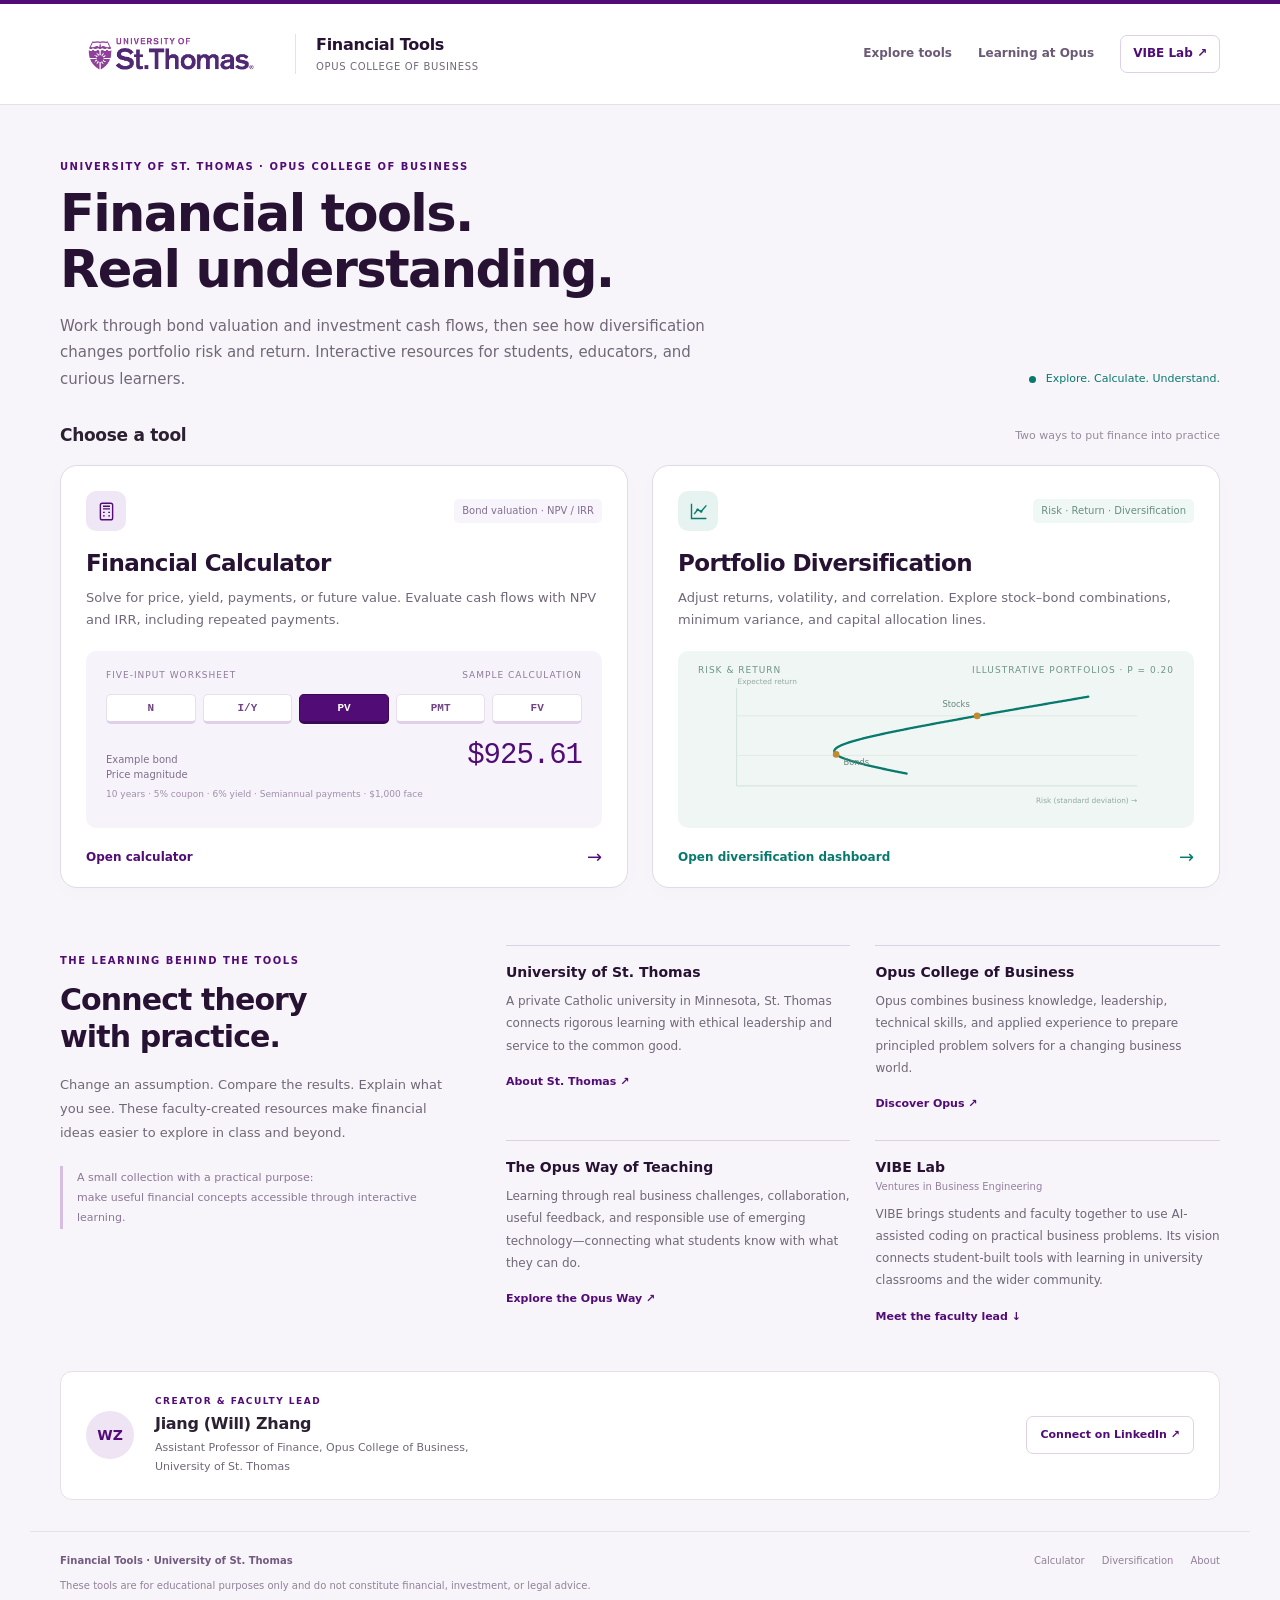
==== index.html @ 4e9f6ce5 "Add files via upload" ====
<!doctype html>
<html lang="en">
<head>
  <meta charset="utf-8">
  <meta name="viewport" content="width=device-width,initial-scale=1">
  <meta name="description" content="Interactive financial learning tools by Jiang (Will) Zhang at the University of St. Thomas, Opus College of Business: a financial calculator and a portfolio diversification dashboard.">
  <title>Financial Tools | University of St. Thomas · Opus</title>
  <link rel="icon" href="data:,">
  <link rel="stylesheet" href="./assets/site.css">
</head>
<body class="ft-home">
  <a class="ft-skip" href="#main">Skip to content</a>
  <header class="ft-header">
    <div class="ft-wrap ft-header-inner">
      <a class="ft-logo-group" href="./index.html" aria-label="Financial Tools home"><img class="ft-logo" src="./assets/ust-logo.png" width="739" height="301" alt="University of St. Thomas"><span class="ft-wordmark"><strong>Financial Tools</strong><span>Opus College of Business</span></span></a>
      <nav class="ft-home-nav" aria-label="Main navigation"><a href="#tools">Explore tools</a><a href="#about">Learning at Opus</a><a class="ft-nav-accent" href="#vibe">VIBE Lab ↗</a></nav>
    </div>
  </header>
  <main class="ft-wrap" id="main">
    <section class="ft-hero" aria-labelledby="page-title">
      <div><span class="ft-eyebrow">University of St. Thomas · Opus College of Business</span><h1 id="page-title">Financial tools.<br>Real understanding.</h1><p>Work through bond valuation and investment cash flows, then see how diversification changes portfolio risk and return. Interactive resources for students, educators, and curious learners.</p></div>
      <div class="ft-hero-note"><i aria-hidden="true"></i>Explore. Calculate. Understand.</div>
    </section>
    <section id="tools" aria-labelledby="tools-title">
      <div class="ft-section-heading"><h2 id="tools-title">Choose a tool</h2><span>Two ways to put finance into practice</span></div>
      <div class="ft-tool-grid">
        <a class="ft-tool-card" href="./calculator/index.html" aria-label="Open Financial Calculator">
          <div class="ft-tool-top"><span class="ft-icon" aria-hidden="true"><svg viewBox="0 0 24 24" fill="none" stroke="currentColor" stroke-width="1.6"><rect x="5" y="2.5" width="14" height="19" rx="2.2"/><path d="M8 6h8M8 9h8M8 13h2m4 0h2M8 17h2m4 0h2"/></svg></span><span class="ft-tool-tag">Bond valuation · NPV / IRR</span></div>
          <h3>Financial Calculator</h3><p class="ft-tool-description">Solve for price, yield, payments, or future value. Evaluate cash flows with NPV and IRR, including repeated payments.</p>
          <div class="ft-preview" aria-hidden="true"><div class="ft-preview-label"><span>Five-input worksheet</span><span>Sample calculation</span></div><div class="ft-mini-keys"><span>N</span><span>I/Y</span><span class="ft-key-active">PV</span><span>PMT</span><span>FV</span></div><div class="ft-preview-answer"><span>Example bond<br>Price magnitude</span><strong>$925.61</strong></div><div class="ft-preview-foot">10 years · 5% coupon · 6% yield · Semiannual payments · $1,000 face</div></div>
          <div class="ft-tool-open"><span>Open calculator</span><span class="ft-open-arrow" aria-hidden="true">→</span></div>
        </a>
        <a class="ft-tool-card ft-div-card" href="./diversification/index.html" aria-label="Open Portfolio Diversification Dashboard">
          <div class="ft-tool-top"><span class="ft-icon" aria-hidden="true"><svg viewBox="0 0 24 24" fill="none" stroke="currentColor" stroke-width="1.6"><path d="M4 3v17h17M7 15l4-5 4 2 6-7"/><circle cx="11" cy="10" r="1.5" fill="currentColor" stroke="none"/><circle cx="15" cy="12" r="1.5" fill="currentColor" stroke="none"/></svg></span><span class="ft-tool-tag">Risk · Return · Diversification</span></div>
          <h3>Portfolio Diversification</h3><p class="ft-tool-description">Adjust returns, volatility, and correlation. Explore stock–bond combinations, minimum variance, and capital allocation lines.</p>
          <div class="ft-preview" aria-hidden="true"><div class="ft-preview-label"><span>Risk &amp; return</span><span>Illustrative portfolios · ρ = 0.20</span></div><svg class="ft-curve" viewBox="0 0 480 143" aria-hidden="true"><path d="M24 12V118H458" stroke="#d0e0d9" stroke-width="1" fill="none"/><path d="M24 42H458M24 85H458" stroke="#dfeae5" stroke-width="1" fill="none"/><path d="M208.18,104.67 L206.08,104.25 L203.99,103.83 L201.91,103.42 L199.84,103.00 L197.79,102.58 L195.75,102.17 L193.72,101.75 L191.71,101.33 L189.72,100.92 L187.74,100.50 L185.77,100.08 L183.83,99.67 L181.90,99.25 L179.99,98.83 L178.10,98.42 L176.23,98.00 L174.37,97.58 L172.55,97.17 L170.74,96.75 L168.95,96.33 L167.20,95.92 L165.46,95.50 L163.75,95.08 L162.07,94.67 L160.42,94.25 L158.79,93.83 L157.20,93.42 L155.63,93.00 L154.10,92.58 L152.61,92.17 L151.14,91.75 L149.72,91.33 L148.33,90.92 L146.98,90.50 L145.67,90.08 L144.40,89.67 L143.18,89.25 L142.00,88.83 L140.87,88.42 L139.78,88.00 L138.74,87.58 L137.75,87.17 L136.82,86.75 L135.93,86.33 L135.11,85.92 L134.33,85.50 L133.62,85.08 L132.96,84.67 L132.36,84.25 L131.82,83.83 L131.34,83.42 L130.92,83.00 L130.57,82.58 L130.28,82.17 L130.05,81.75 L129.89,81.33 L129.79,80.92 L129.76,80.50 L129.79,80.08 L129.89,79.67 L130.05,79.25 L130.28,78.83 L130.57,78.42 L130.92,78.00 L131.34,77.58 L131.82,77.17 L132.36,76.75 L132.96,76.33 L133.62,75.92 L134.33,75.50 L135.11,75.08 L135.93,74.67 L136.82,74.25 L137.75,73.83 L138.74,73.42 L139.78,73.00 L140.87,72.58 L142.00,72.17 L143.18,71.75 L144.40,71.33 L145.67,70.92 L146.98,70.50 L148.33,70.08 L149.72,69.67 L151.14,69.25 L152.61,68.83 L154.10,68.42 L155.63,68.00 L157.20,67.58 L158.79,67.17 L160.42,66.75 L162.07,66.33 L163.75,65.92 L165.46,65.50 L167.20,65.08 L168.95,64.67 L170.74,64.25 L172.55,63.83 L174.37,63.42 L176.23,63.00 L178.10,62.58 L179.99,62.17 L181.90,61.75 L183.83,61.33 L185.77,60.92 L187.74,60.50 L189.72,60.08 L191.71,59.67 L193.72,59.25 L195.75,58.83 L197.79,58.42 L199.84,58.00 L201.91,57.58 L203.99,57.17 L206.08,56.75 L208.18,56.33 L210.30,55.92 L212.42,55.50 L214.56,55.08 L216.71,54.67 L218.86,54.25 L221.03,53.83 L223.20,53.42 L225.39,53.00 L227.58,52.58 L229.78,52.17 L231.99,51.75 L234.21,51.33 L236.43,50.92 L238.67,50.50 L240.90,50.08 L243.15,49.67 L245.40,49.25 L247.66,48.83 L249.93,48.42 L252.20,48.00 L254.48,47.58 L256.76,47.17 L259.05,46.75 L261.34,46.33 L263.64,45.92 L265.95,45.50 L268.26,45.08 L270.57,44.67 L272.89,44.25 L275.21,43.83 L277.54,43.42 L279.87,43.00 L282.21,42.58 L284.55,42.17 L286.89,41.75 L289.24,41.33 L291.59,40.92 L293.94,40.50 L296.30,40.08 L298.66,39.67 L301.03,39.25 L303.40,38.83 L305.77,38.42 L308.14,38.00 L310.52,37.58 L312.90,37.17 L315.28,36.75 L317.67,36.33 L320.06,35.92 L322.45,35.50 L324.84,35.08 L327.24,34.67 L329.64,34.25 L332.04,33.83 L334.45,33.42 L336.85,33.00 L339.26,32.58 L341.67,32.17 L344.08,31.75 L346.50,31.33 L348.91,30.92 L351.33,30.50 L353.75,30.08 L356.18,29.67 L358.60,29.25 L361.03,28.83 L363.45,28.42 L365.88,28.00 L368.32,27.58 L370.75,27.17 L373.18,26.75 L375.62,26.33 L378.06,25.92 L380.50,25.50 L382.94,25.08 L385.38,24.67 L387.82,24.25 L390.27,23.83 L392.72,23.42 L395.16,23.00 L397.61,22.58 L400.06,22.17 L402.52,21.75 L404.97,21.33" fill="none" stroke="#08796d" stroke-width="2.5" stroke-linecap="round"/><circle cx="131.82" cy="83.83" r="3.6" fill="#c18b32"/><circle cx="284.55" cy="42.17" r="3.6" fill="#c18b32"/><text x="139.82" y="95.83" font-size="9" fill="#658779">Bonds</text><text x="276.55" y="32.17" text-anchor="end" font-size="9" fill="#658779">Stocks</text><text x="25" y="8" font-size="8" fill="#92aa9f">Expected return</text><text x="458" y="136" text-anchor="end" font-size="8" fill="#92aa9f">Risk (standard deviation) →</text></svg></div>
          <div class="ft-tool-open"><span>Open diversification dashboard</span><span class="ft-open-arrow" aria-hidden="true">→</span></div>
        </a>
      </div>
    </section>
    <section class="ft-learning" id="about" aria-labelledby="learning-title">
      <div class="ft-learning-intro"><span class="ft-eyebrow">The learning behind the tools</span><h2 id="learning-title">Connect theory<br>with practice.</h2><p>Change an assumption. Compare the results. Explain what you see. These faculty-created resources make financial ideas easier to explore in class and beyond.</p><div class="ft-learning-note">A small collection with a practical purpose:<br>make useful financial concepts accessible through interactive learning.</div></div>
      <div class="ft-about-grid">
        <article class="ft-about-item"><h3>University of St. Thomas</h3><p>A private Catholic university in Minnesota, St. Thomas connects rigorous learning with ethical leadership and service to the common good.</p><a class="ft-more" href="https://www.stthomas.edu/about/index.html" target="_blank" rel="noopener noreferrer">About St. Thomas ↗</a></article>
        <article class="ft-about-item"><h3>Opus College of Business</h3><p>Opus combines business knowledge, leadership, technical skills, and applied experience to prepare principled problem solvers for a changing business world.</p><a class="ft-more" href="https://business.stthomas.edu/about/" target="_blank" rel="noopener noreferrer">Discover Opus ↗</a></article>
        <article class="ft-about-item"><h3>The Opus Way of Teaching</h3><p>Learning through real business challenges, collaboration, useful feedback, and responsible use of emerging technology—connecting what students know with what they can do.</p><a class="ft-more" href="https://business.stthomas.edu/about/the-opus-way/" target="_blank" rel="noopener noreferrer">Explore the Opus Way ↗</a></article>
        <article class="ft-about-item" id="vibe"><h3>VIBE Lab<span class="ft-vibe-name">Ventures in Business Engineering</span></h3><p>VIBE brings students and faculty together to use AI-assisted coding on practical business problems. Its vision connects student-built tools with learning in university classrooms and the wider community.</p><a class="ft-more" href="#creator">Meet the faculty lead ↓</a></article>
      </div>
    </section>
    <section class="ft-faculty" id="creator" aria-labelledby="creator-title"><div class="ft-faculty-monogram" aria-hidden="true">WZ</div><div><div class="ft-eyebrow">Creator &amp; faculty lead</div><h2 id="creator-title">Jiang (Will) Zhang</h2><p>Assistant Professor of Finance, Opus College of Business,<br>University of St. Thomas</p></div><a class="ft-linkedin" href="https://www.linkedin.com/in/jiang-will-zhang/" target="_blank" rel="noopener noreferrer" aria-label="Jiang (Will) Zhang on LinkedIn">Connect on LinkedIn ↗</a></section>
  </main>
  <footer class="ft-wrap ft-footer"><div class="ft-footer-row"><strong>Financial Tools · University of St. Thomas</strong><nav class="ft-footer-links" aria-label="Footer navigation"><a href="./calculator/index.html">Calculator</a><a href="./diversification/index.html">Diversification</a><a href="#about">About</a></nav></div><p>These tools are for educational purposes only and do not constitute financial, investment, or legal advice.</p></footer>
</body>
</html>
---- assets/site.css ----
/* Shared website styles; ft- prefix keeps the existing tools independent. */
:root{--ft-purple:#510c76;--ft-dark:#281234;--ft-ink:#2c2033;--ft-muted:#716779;--ft-line:#e7e0eb;--ft-bg:#f7f5f9;--ft-teal:#08796d}
.ft-home{margin:0;background:var(--ft-bg);color:var(--ft-ink);font:15px/1.6 system-ui,-apple-system,BlinkMacSystemFont,"Segoe UI",sans-serif}
.ft-home *{box-sizing:border-box}.ft-home [hidden]{display:none!important}.ft-home a{color:inherit;text-decoration:none}.ft-home button,.ft-home a{-webkit-tap-highlight-color:transparent}.ft-home a:focus-visible,.ft-tool-nav a:focus-visible{outline:3px solid #bb86d4;outline-offset:5px;border-radius:4px}.ft-home h1,.ft-home h2,.ft-home h3,.ft-home p{margin-top:0}.ft-home img,.ft-home svg{display:block}.ft-home .ft-wrap{max-width:1220px;padding-left:30px;padding-right:30px;margin-left:auto;margin-right:auto}.ft-eyebrow{color:var(--ft-purple);font-size:10px;font-weight:750;letter-spacing:1.5px;line-height:1.6;text-transform:uppercase}.ft-mono{font-family:ui-monospace,SFMono-Regular,Consolas,monospace;font-variant-numeric:tabular-nums}.ft-skip{position:absolute;top:-60px;left:20px;padding:10px 15px;background:white;color:var(--ft-purple);z-index:10}.ft-skip:focus{top:12px}
.ft-header{background:white;border-top:4px solid var(--ft-purple);border-bottom:1px solid var(--ft-line)}.ft-header-inner{display:flex;justify-content:space-between;align-items:center;gap:25px;min-height:100px}.ft-logo-group{display:flex;align-items:center;gap:17px}.ft-logo{width:218px;height:auto}.ft-wordmark{border-left:1px solid var(--ft-line);padding-left:20px;line-height:1.4}.ft-wordmark strong{display:block;font-size:16px;letter-spacing:-.3px;color:var(--ft-dark)}.ft-wordmark span{display:block;font-size:10px;letter-spacing:.65px;color:var(--ft-muted);text-transform:uppercase;margin-top:4px}.ft-home-nav{display:flex;align-items:center;gap:26px;white-space:nowrap;font-size:12px;font-weight:650;color:#6a5a75}.ft-home-nav a:hover{color:var(--ft-purple)}.ft-home-nav .ft-nav-accent{padding:8px 12px;border:1px solid #ddd0e7;border-radius:7px;color:var(--ft-purple)}
.ft-hero{padding-top:48px;padding-bottom:30px;display:flex;justify-content:space-between;align-items:flex-end;gap:30px}.ft-hero h1{font-size:clamp(35px,4.3vw,51px);letter-spacing:-1.6px;line-height:1.1;color:var(--ft-dark);margin:9px 0 15px;font-weight:750}.ft-hero p{max-width:670px;color:var(--ft-muted);font-size:15px;line-height:1.75;margin:0}.ft-hero-note{display:flex;gap:10px;align-items:center;color:var(--ft-teal);font-size:11px;white-space:nowrap;margin-bottom:4px}.ft-hero-note i{display:block;width:7px;height:7px;border-radius:100%;background:var(--ft-teal)}.ft-section-heading{display:flex;align-items:center;justify-content:space-between;gap:20px;margin-bottom:16px}.ft-section-heading h2{font-size:17px;letter-spacing:-.3px;margin:0}.ft-section-heading span{font-size:11px;color:#978a9e}.ft-tool-grid{display:grid;grid-template-columns:1fr 1fr;gap:24px}.ft-tool-card{display:flex;flex-direction:column;position:relative;background:white;border:1px solid #e2d9e9;border-radius:17px;padding:25px 25px 0;overflow:hidden;box-shadow:0 5px 22px #26122f04;transition:transform .18s,box-shadow .18s,border-color .18s}.ft-tool-card:hover{transform:translateY(-3px);border-color:#bc9dcd;box-shadow:0 14px 26px #4115560d}.ft-tool-top{display:flex;align-items:center;justify-content:space-between;gap:15px;margin-bottom:19px}.ft-icon{width:40px;height:40px;border-radius:10px;display:flex;align-items:center;justify-content:center;background:#f0e7f6;color:var(--ft-purple)}.ft-icon svg{width:21px;height:21px}.ft-tool-tag{font-size:10px;line-height:1.6;color:#836e90;background:#f8f4fb;border-radius:5px;padding:4px 8px}.ft-tool-card h3{font-size:23px;line-height:1.2;letter-spacing:-.6px;margin-bottom:9px;color:var(--ft-dark)}.ft-tool-description{font-size:13px;line-height:1.75;color:var(--ft-muted);margin-bottom:18px;min-height:46px}.ft-preview{height:177px;background:#f7f3fb;border-radius:10px;padding:17px 20px;overflow:hidden}.ft-preview-label{display:flex;align-items:center;justify-content:space-between;gap:12px;color:#8f7b9a;font-size:9px;letter-spacing:1px;text-transform:uppercase;margin-bottom:12px}.ft-mini-keys{display:grid;grid-template-columns:repeat(5,1fr);gap:7px;margin-bottom:13px}.ft-mini-keys span{text-align:center;font:600 11px ui-monospace,Consolas,monospace;color:#704486;padding:7px 0;background:white;border:1px solid #e8deee;border-bottom:3px solid #dfd0e7;border-radius:5px}.ft-mini-keys span.ft-key-active{background:var(--ft-purple);color:white;border-color:#3b0857}.ft-preview-answer{display:flex;align-items:baseline;justify-content:space-between;gap:20px}.ft-preview-answer span{font-size:10px;line-height:1.5;color:#806e8b}.ft-preview-answer strong{font:500 29px/1.3 ui-monospace,Consolas,monospace;letter-spacing:-1px;color:var(--ft-purple);white-space:nowrap}.ft-preview-foot{font-size:9px;color:#a08eaa;margin-top:5px}.ft-tool-open{display:flex;justify-content:space-between;align-items:center;gap:12px;font-size:12px;font-weight:700;color:var(--ft-purple);padding:20px 0}.ft-open-arrow{font-size:18px;line-height:1;font-weight:400;transition:transform .18s}.ft-tool-card:hover .ft-open-arrow{transform:translateX(3px)}.ft-tool-card.ft-div-card .ft-icon{background:#e7f3f0;color:var(--ft-teal)}.ft-div-card .ft-tool-tag{background:#f0f8f5;color:#688e83}.ft-div-card .ft-preview{background:#f0f6f4;padding-top:12px}.ft-div-card .ft-preview-label{color:#6e9488;margin-bottom:0}.ft-div-card .ft-tool-open{color:var(--ft-teal)}.ft-curve{width:100%;height:132px}
.ft-learning{padding-top:52px;padding-bottom:44px;display:grid;grid-template-columns:minmax(0,.8fr) minmax(0,1.45fr);gap:52px;margin-top:5px}.ft-learning-intro{padding-top:2px}.ft-learning-intro h2{font-size:30px;line-height:1.25;letter-spacing:-.9px;margin:10px 0 17px;color:var(--ft-dark)}.ft-learning-intro p{font-size:13px;line-height:1.85;color:var(--ft-muted);margin-bottom:21px}.ft-learning-note{border-left:3px solid #d5bedf;padding:2px 0 2px 14px;font-size:11px;line-height:1.8;color:#8b7797}.ft-about-grid{display:grid;grid-template-columns:1fr 1fr;gap:26px 25px}.ft-about-item{border-top:1px solid #dcd1e4;padding-top:16px;scroll-margin-top:25px}.ft-about-item h3{font-size:14px;line-height:1.45;color:var(--ft-dark);margin-bottom:8px;font-weight:700}.ft-about-item p{font-size:12px;line-height:1.85;color:var(--ft-muted);margin:0 0 11px}.ft-about-item .ft-more{font-size:11px;font-weight:650;color:var(--ft-purple);text-underline-offset:3px}.ft-about-item .ft-more:hover{text-decoration:underline}.ft-vibe-name{display:block;font-size:10px;font-weight:500;color:#95819f;margin-top:3px}.ft-faculty{display:grid;grid-template-columns:auto 1fr auto;align-items:center;gap:21px;background:white;border:1px solid var(--ft-line);border-radius:12px;padding:22px 25px;margin-bottom:31px;scroll-margin-top:20px}.ft-faculty-monogram{display:flex;align-items:center;justify-content:center;border-radius:50%;background:#eee4f4;color:var(--ft-purple);font-size:14px;font-weight:700;width:48px;height:48px}.ft-faculty .ft-eyebrow{font-size:9px;margin-bottom:3px}.ft-faculty h2{font-size:16px;margin:0 0 3px;letter-spacing:-.3px}.ft-faculty p{font-size:11px;line-height:1.7;color:var(--ft-muted);margin:0}.ft-linkedin{border:1px solid #dfd1e8;border-radius:7px;padding:9px 13px;color:var(--ft-purple)!important;font-size:11px;font-weight:650;white-space:nowrap}.ft-linkedin:hover{background:#f5eef9}.ft-footer{border-top:1px solid var(--ft-line);padding-top:20px;padding-bottom:27px;color:#92819b;font-size:10px;line-height:1.8}.ft-footer-row{display:flex;justify-content:space-between;gap:20px;align-items:center;margin-bottom:7px}.ft-footer-row strong{color:#735a80;font-weight:650}.ft-footer-links{display:flex;gap:17px}.ft-footer-links a:hover{color:var(--ft-purple)}.ft-footer p{margin:0}.ft-home #tools,.ft-home #about{scroll-margin-top:25px}
/* Added navigation for both existing tools. */
.ft-tool-nav{font:12px/1.5 system-ui,-apple-system,BlinkMacSystemFont,"Segoe UI",sans-serif;border-bottom:1px solid #e7e0eb;background:white;color:#6c5b76}.ft-tool-nav *{box-sizing:border-box}.ft-tool-nav-inner{max-width:1260px;padding:12px 30px;margin:0 auto;display:flex;align-items:center;justify-content:space-between;gap:18px}.ft-tool-nav a{text-decoration:none;color:#6e5d79;font-weight:600}.ft-tool-nav a:hover{color:#510c76}.ft-tool-nav .ft-back{color:#510c76}.ft-tool-nav-links{display:flex;gap:8px;align-items:center}.ft-tool-nav-links a{padding:7px 10px;border-radius:6px;white-space:nowrap;font-size:11px}.ft-tool-nav-links a[aria-current=page]{background:#f1e9f7;color:#510c76}.ft-diversification .ft-tool-nav{max-width:1400px;margin:0 auto 22px;border:1px solid #e7e0eb;border-radius:9px}.ft-diversification .ft-tool-nav-inner{max-width:none;padding:10px 20px}.ft-tool-intro{max-width:1400px;margin:0 auto 22px;font-family:system-ui,-apple-system,BlinkMacSystemFont,"Segoe UI",sans-serif}.ft-tool-intro h1{font-size:28px;line-height:1.2;letter-spacing:-.7px;color:#281234;margin:6px 0 9px}.ft-tool-intro p{font-size:13px;color:#716779;line-height:1.7;margin:0}.ft-tool-bottom{max-width:1400px;margin:25px auto 5px;padding-top:17px;border-top:1px solid #e7e0eb;font:11px/1.7 system-ui,sans-serif;color:#82718d}.ft-tool-bottom a{color:#510c76;text-underline-offset:3px}
@media(max-width:1000px){.ft-learning{gap:30px;grid-template-columns:.8fr 1.3fr}.ft-home-nav{gap:18px}.ft-wordmark{display:none}.ft-preview{padding:16px}.ft-preview-answer strong{font-size:26px}.ft-home .ft-wrap{padding-left:24px;padding-right:24px}}
@media(max-width:760px){.ft-hero{padding-top:34px;display:block}.ft-hero-note{margin-top:15px}.ft-tool-grid{gap:17px}.ft-tool-card{padding:20px 20px 0}.ft-tool-card h3{font-size:21px}.ft-tool-description{min-height:68px}.ft-preview{padding:14px;height:168px}.ft-preview-answer strong{font-size:23px}.ft-preview-answer{gap:10px}.ft-preview-foot{font-size:8px}.ft-tool-tag{font-size:9px}.ft-learning{display:block;padding-top:36px}.ft-learning-intro{margin-bottom:27px}.ft-learning-intro h2{font-size:28px}.ft-learning-intro p{max-width:650px}.ft-learning-note{display:none}.ft-faculty{padding:20px;gap:15px}.ft-tool-nav-inner{padding:11px 20px;gap:10px}.ft-tool-nav-links a{padding:6px 8px;font-size:10px}.ft-tool-nav .ft-back{font-size:11px}}
@media(max-width:570px){.ft-home .ft-wrap{padding-left:20px;padding-right:20px}.ft-header-inner{flex-direction:column;justify-content:center;gap:0;padding-bottom:14px;min-height:0}.ft-logo{width:220px}.ft-home-nav{gap:23px;font-size:11px}.ft-home-nav .ft-nav-accent{padding:5px 9px}.ft-hero{padding-top:29px;padding-bottom:27px}.ft-hero h1{font-size:37px;letter-spacing:-1.25px}.ft-hero p{font-size:13px}.ft-hero .ft-eyebrow{font-size:9px;letter-spacing:1px}.ft-hero-note{font-size:10px}.ft-tool-grid{grid-template-columns:1fr;gap:20px}.ft-section-heading h2{font-size:16px}.ft-tool-card{padding:22px 22px 0}.ft-tool-description{min-height:0;font-size:12px;margin-bottom:17px}.ft-tool-card h3{font-size:23px}.ft-preview{height:171px;padding:16px}.ft-preview-answer strong{font-size:29px}.ft-preview-foot{font-size:9px}.ft-tool-top{margin-bottom:16px}.ft-tool-open{padding:18px 0}.ft-learning{padding-top:35px;padding-bottom:30px}.ft-about-grid{gap:23px;grid-template-columns:1fr}.ft-learning-intro h2{font-size:27px}.ft-learning-intro p{font-size:12px}.ft-about-item{padding-top:15px}.ft-about-item h3{font-size:15px}.ft-faculty{grid-template-columns:auto 1fr;padding:19px 17px;gap:13px}.ft-faculty .ft-linkedin{grid-column:2;justify-self:start;padding:6px 10px}.ft-faculty h2{font-size:15px}.ft-faculty-monogram{width:40px;height:40px;font-size:12px}.ft-footer-row{align-items:flex-start;flex-direction:column;gap:7px}.ft-footer{font-size:10px}.ft-tool-nav-inner{flex-direction:column;align-items:stretch;padding:10px 16px;gap:7px}.ft-tool-nav-links{gap:5px}.ft-tool-nav-links a{font-size:10px;padding:6px 7px}.ft-tool-nav .ft-back{font-size:11px}.ft-tool-intro h1{font-size:25px}.ft-diversification .ft-tool-nav-inner{padding:10px 14px}}
@media(prefers-reduced-motion:reduce){.ft-home *{transition:none!important;animation:none!important}}
@media print{.ft-home{background:white}.ft-home-nav,.ft-hero-note{display:none}.ft-header{border-top:0}.ft-tool-card{break-inside:avoid;box-shadow:none}.ft-tool-preview{break-inside:avoid}.ft-learning{break-inside:avoid}.ft-tool-nav{display:none}.ft-footer{font-size:9px}}
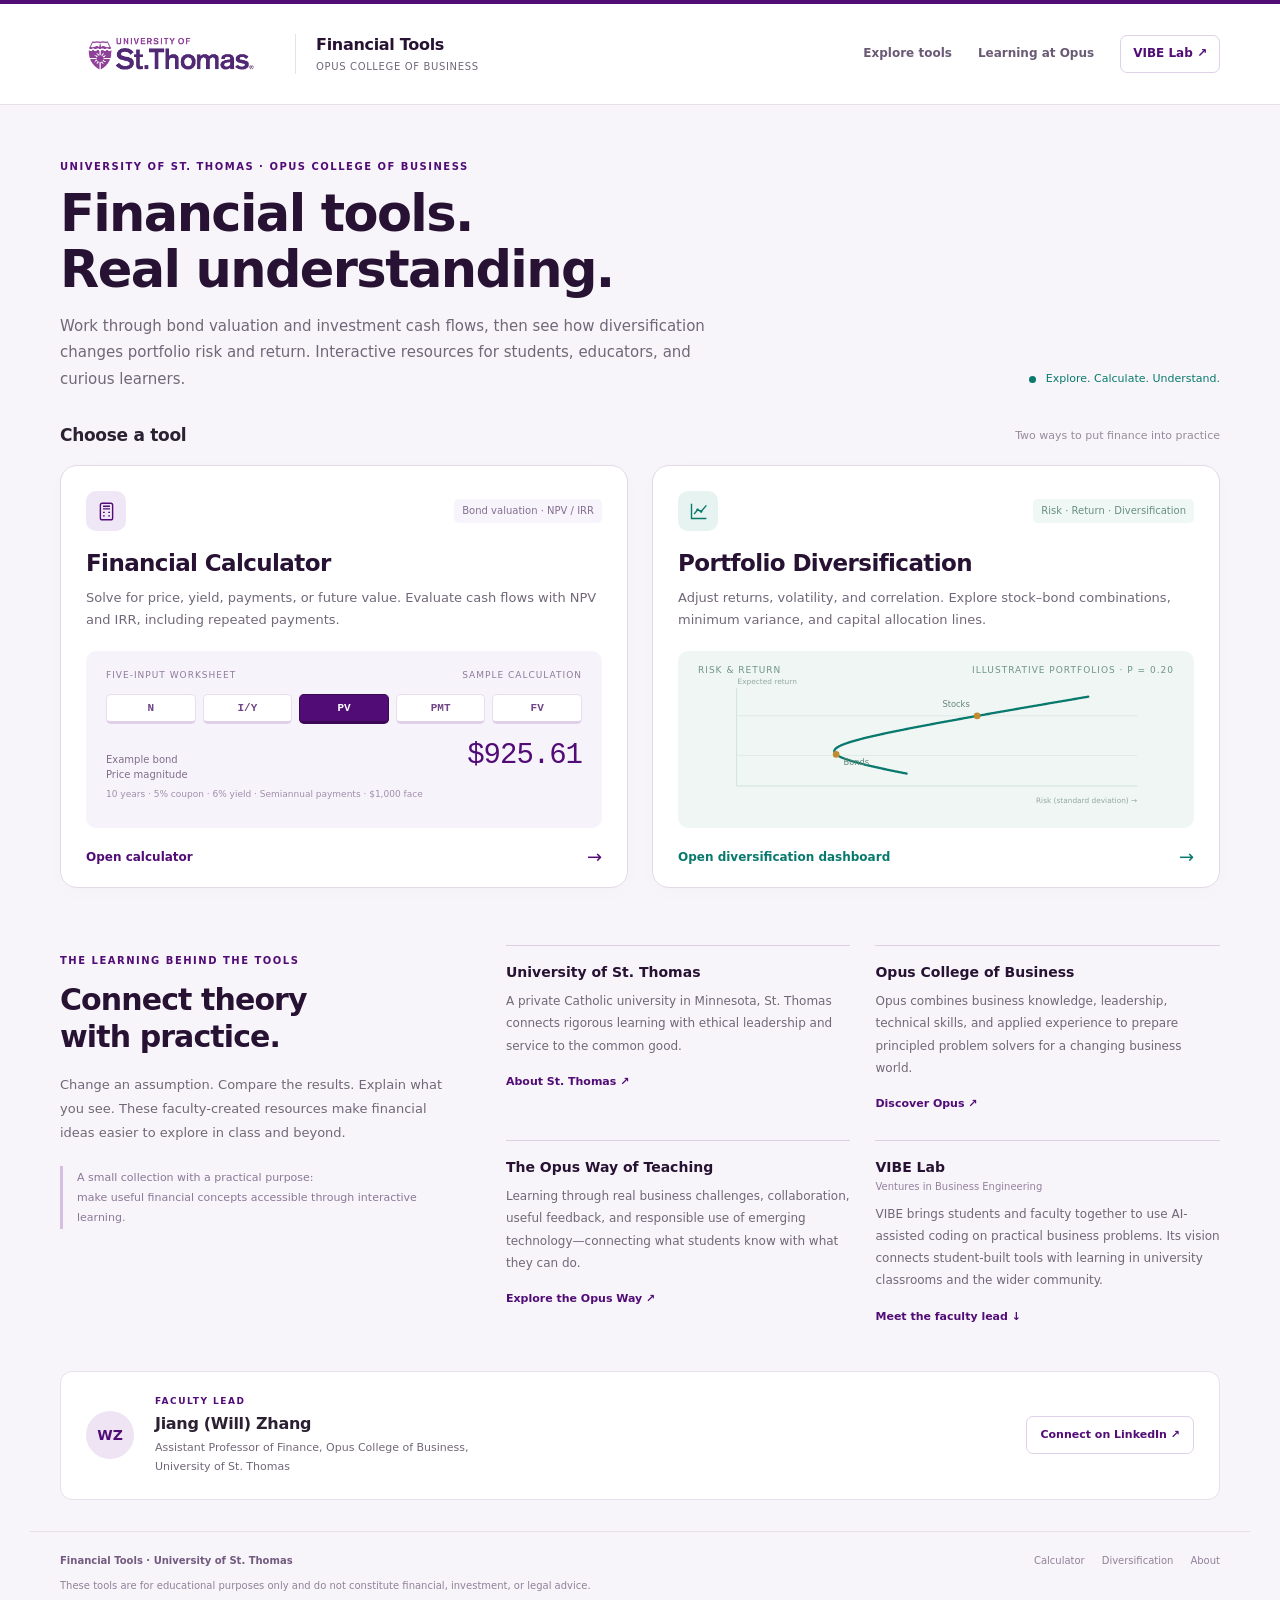
==== commit 44103c58: "Add files via upload" ====
--- a/index.html
+++ b/index.html
@@ -47,7 +47,7 @@
         <article class="ft-about-item" id="vibe"><h3>VIBE Lab<span class="ft-vibe-name">Ventures in Business Engineering</span></h3><p>VIBE brings students and faculty together to use AI-assisted coding on practical business problems. Its vision connects student-built tools with learning in university classrooms and the wider community.</p><a class="ft-more" href="#creator">Meet the faculty lead ↓</a></article>
       </div>
     </section>
-    <section class="ft-faculty" id="creator" aria-labelledby="creator-title"><div class="ft-faculty-monogram" aria-hidden="true">WZ</div><div><div class="ft-eyebrow">Creator &amp; faculty lead</div><h2 id="creator-title">Jiang (Will) Zhang</h2><p>Assistant Professor of Finance, Opus College of Business,<br>University of St. Thomas</p></div><a class="ft-linkedin" href="https://www.linkedin.com/in/jiang-will-zhang/" target="_blank" rel="noopener noreferrer" aria-label="Jiang (Will) Zhang on LinkedIn">Connect on LinkedIn ↗</a></section>
+    <section class="ft-faculty" id="creator" aria-labelledby="creator-title"><div class="ft-faculty-monogram" aria-hidden="true">WZ</div><div><div class="ft-eyebrow">FACULTY LEAD</div><h2 id="creator-title">Jiang (Will) Zhang</h2><p>Assistant Professor of Finance, Opus College of Business,<br>University of St. Thomas</p></div><a class="ft-linkedin" href="https://www.linkedin.com/in/jiang-will-zhang/" target="_blank" rel="noopener noreferrer" aria-label="Jiang (Will) Zhang on LinkedIn">Connect on LinkedIn ↗</a></section>
   </main>
   <footer class="ft-wrap ft-footer"><div class="ft-footer-row"><strong>Financial Tools · University of St. Thomas</strong><nav class="ft-footer-links" aria-label="Footer navigation"><a href="./calculator/index.html">Calculator</a><a href="./diversification/index.html">Diversification</a><a href="#about">About</a></nav></div><p>These tools are for educational purposes only and do not constitute financial, investment, or legal advice.</p></footer>
 </body>
